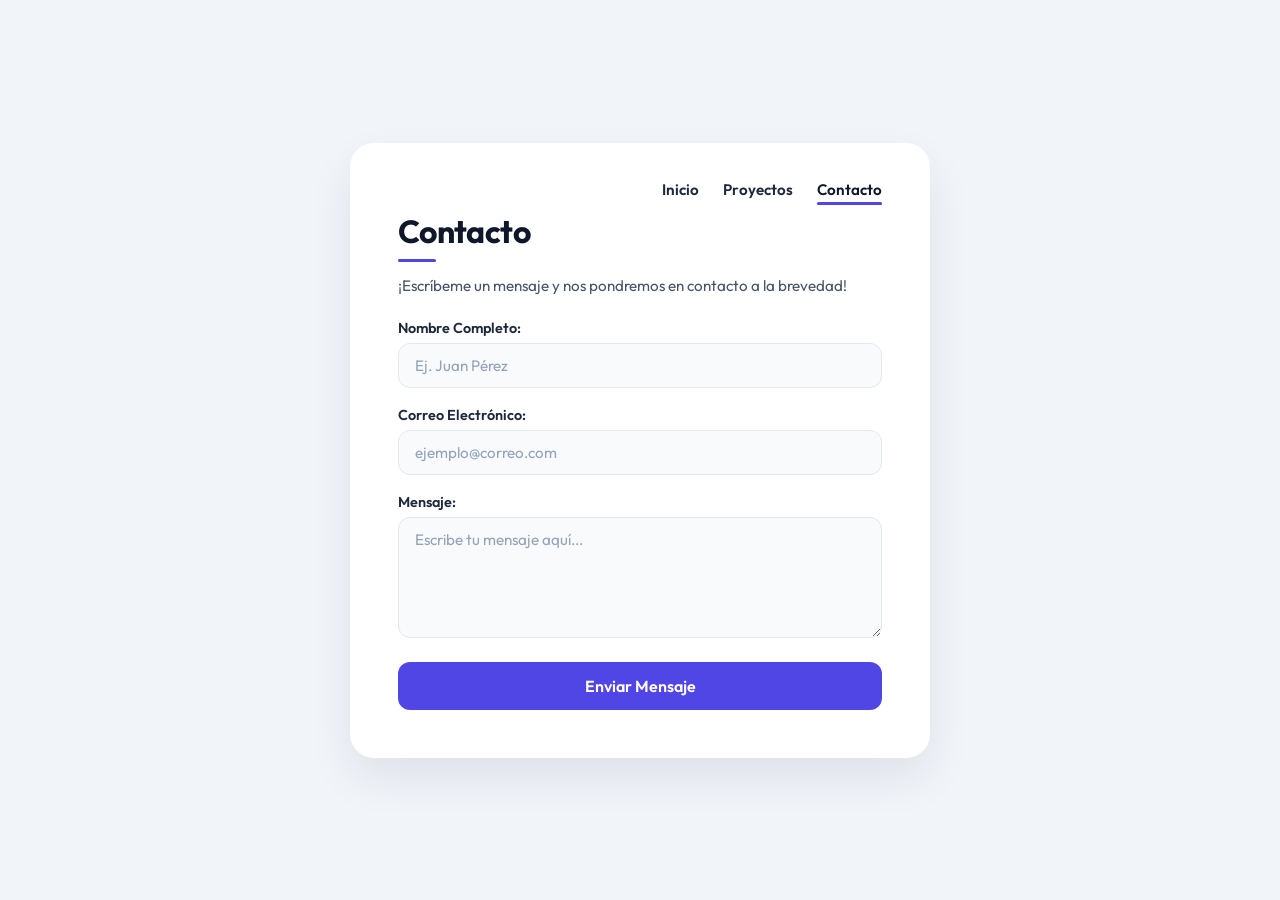
==== contacto.html @ 2395f395 "feat: agregar pagina de contacto con formulario y estilos responsive, corregir navegacion y eliminar" ====
<!DOCTYPE html>
<html lang="es">

<head>
    <meta charset="UTF-8">
    <meta name="viewport" content="width=device-width, initial-scale=1.0">
    <title>Contacto - Andjelica Verneant</title>

    <!-- Vinculación de estilos CSS compartidos -->
    <link rel="stylesheet" href="css/style.css">

    <!-- Tipografía Google Fonts: Outfit -->
    <link rel="preconnect" href="https://fonts.googleapis.com">
    <link rel="preconnect" href="https://fonts.gstatic.com" crossorigin>
    <link href="https://fonts.googleapis.com/css2?family=Outfit:wght@300;400;500;600;700&display=swap" rel="stylesheet">
</head>

<body>

    <!-- TARJETA PRINCIPAL (CARD) -->
    <main class="card card-contact">

        <!-- 1. MENÚ DE NAVEGACIÓN SUPERIOR -->
        <nav class="nav-menu">
            <ul>
                <li><a href="index.html">Inicio</a></li>
                <li><a href="proyectos.html">Proyectos</a></li>
                <li><a href="contacto.html" class="active">Contacto</a></li>
            </ul>
        </nav>

        <!-- 2. ENCABEZADO DE LA SECCIÓN DE CONTACTO -->
        <header class="contact-header">
            <h1 class="contact-title">Contacto</h1>
            <div class="accent-line contact-accent-line"></div>
            <p class="contact-subtitle">¡Escríbeme un mensaje y nos pondremos en contacto a la brevedad!</p>
        </header>

        <!-- 3. FORMULARIO DE CONTACTO -->
        <form action="#" method="POST" class="contact-form">
            <div class="form-group">
                <label for="username">Nombre Completo:</label>
                <input type="text" id="username" name="username" placeholder="Ej. Juan Pérez" required>
            </div>

            <div class="form-group">
                <label for="email">Correo Electrónico:</label>
                <input type="email" id="email" name="email" placeholder="ejemplo@correo.com" required>
            </div>

            <div class="form-group">
                <label for="message">Mensaje:</label>
                <textarea id="message" name="message" rows="5" placeholder="Escribe tu mensaje aquí..." required></textarea>
            </div>

            <button type="submit" class="btn-submit">Enviar Mensaje</button>
        </form>

    </main>

</body>

</html>
---- css/style.css ----
/* ==========================================================================
   1. RESET Y CONFIGURACIÓN BASE
   ========================================================================== */
* {
    margin: 0;
    padding: 0;
    box-sizing: border-box; /* Incluye bordes y padding en el ancho total */
}

body {
    font-family: 'Outfit', -apple-system, BlinkMacSystemFont, 'Segoe UI', Roboto, sans-serif;
    background-color: #f1f4f9; /* Fondo suave neutro (Regla 60% de color) */
    
    /* Centrado absoluto con Flexbox */
    display: flex;
    justify-content: center;
    align-items: center;
    min-height: 100vh;
    padding: 24px 16px;
    color: #0f172a;
}

/* ==========================================================================
   2. CONTENEDOR PRINCIPAL (TARJETA)
   ========================================================================== */
.card {
    background-color: #ffffff;
    width: 100%;
    max-width: 580px; /* Ancho máximo en escritorio */
    border-radius: 24px;
    box-shadow: 0 20px 45px rgba(15, 23, 42, 0.08); /* Sombra elegante */
    padding: 36px 40px 48px;
    text-align: center;
}

/* ==========================================================================
   3. MENÚ DE NAVEGACIÓN
   ========================================================================== */
.nav-menu ul {
    display: flex;
    justify-content: flex-end; /* Alinea los enlaces a la derecha */
    gap: 24px;
    list-style: none; /* Elimina las viñetas por defecto */
}

.nav-menu a {
    text-decoration: none;
    font-size: 0.95rem;
    font-weight: 600;
    color: #1e293b;
    padding-bottom: 4px;
    position: relative;
    transition: color 0.2s ease;
}

.nav-menu a:hover {
    color: #4f46e5; /* Color primario interactivo al pasar el mouse */
}

/* Línea indicadora del enlace activo (Inicio) */
.nav-menu a.active {
    color: #0f172a;
}

.nav-menu a.active::after {
    content: '';
    position: absolute;
    bottom: -2px;
    left: 0;
    width: 100%;
    height: 2.5px;
    background-color: #4f46e5; /* Barra púrpura/azul de selección */
    border-radius: 4px;
}

/* ==========================================================================
   4. AVATAR / FOTO DE PERFIL
   ========================================================================== */
.avatar-container {
    margin: 28px auto 20px;
    width: 140px;
    height: 140px;
    position: relative;
    display: flex;
    justify-content: center;
    align-items: center;
}

/* Efecto de halo circular suave alrededor de la foto */
.avatar-container::before {
    content: '';
    position: absolute;
    inset: -6px;
    border-radius: 50%;
    background: radial-gradient(circle, rgba(199, 210, 254, 0.6) 0%, rgba(224, 231, 255, 0.2) 70%, transparent 100%);
    z-index: 1;
}

.avatar-img {
    width: 100%;
    height: 100%;
    border-radius: 50%;
    object-fit: cover; /* Evita que la foto se deforme o estire */
    position: relative;
    z-index: 2;
    border: 3px solid #ffffff; /* Pequeño borde blanco limpio */
    box-shadow: 0 4px 14px rgba(0, 0, 0, 0.06);
}

/* ==========================================================================
   5. TEXTOS Y BIOGRAFÍA
   ========================================================================== */
.profile-name {
    font-size: 1.9rem;
    font-weight: 700;
    color: #0d1b2a;
    letter-spacing: -0.02em;
    margin-bottom: 6px;
}

.profile-tagline {
    font-size: 1rem;
    font-weight: 500;
    color: #3b5266;
    margin-bottom: 16px;
}

/* Línea decorativa central */
.accent-line {
    width: 36px;
    height: 3px;
    background-color: #818cf8; /* Color de acento */
    border-radius: 9999px;
    margin: 0 auto 20px;
}

.profile-bio p {
    font-size: 0.92rem;
    line-height: 1.65;
    color: #475569;
    max-width: 440px;
    margin: 0 auto 32px;
}

/* ==========================================================================
   6. BOTONES DE ENLACES / REDES SOCIALES
   ========================================================================== */
.social-links {
    display: flex;
    flex-direction: column;
    gap: 12px;
    max-width: 310px;
    margin: 0 auto;
}

.social-btn {
    display: flex;
    align-items: center;
    justify-content: center;
    gap: 10px;
    padding: 12px 20px;
    background-color: #ffffff;
    border: 1.5px solid #c7d2fe; /* Borde lila/azul suave */
    border-radius: 12px;
    color: #0f172a;
    text-decoration: none;
    font-size: 0.95rem;
    font-weight: 600;
    transition: all 0.25s ease;
}

/* Tamaño de los iconos vectoriales SVG */
.social-btn .icon {
    width: 20px;
    height: 20px;
    color: #4f46e5; /* Color del icono */
    flex-shrink: 0;
}

/* Estado Hover (Al pasar el cursor por encima) */
.social-btn:hover {
    background-color: #f5f3ff; /* Fondo sutil al interactuar */
    border-color: #6366f1;
    color: #4338ca;
    transform: translateY(-2px); /* Pequeña elevación */
    box-shadow: 0 4px 12px rgba(99, 102, 241, 0.15);
}

/* ==========================================================================
   7. PÁGINA DE PROYECTOS (proyectos.html)
   ========================================================================== */
.card-projects {
    max-width: 740px; /* Ancho ampliado para distribución en dos columnas */
    text-align: left; /* Alineación del contenido a la izquierda */
    padding: 36px 48px 48px;
}

.projects-header {
    margin-top: 12px;
    margin-bottom: 24px;
}

.projects-title {
    font-size: 2rem;
    font-weight: 700;
    color: #0f172a;
    letter-spacing: -0.02em;
    margin-bottom: 8px;
}

/* Línea de acento alineada a la izquierda */
.project-accent-line {
    margin: 0 0 14px 0;
    width: 38px;
    height: 3px;
    background-color: #4f46e5;
    border-radius: 9999px;
}

.projects-subtitle {
    font-size: 0.95rem;
    color: #475569;
    font-weight: 400;
}

/* Lista y contenedor de artículos de proyectos */
.projects-list {
    display: flex;
    flex-direction: column;
}

.project-item {
    display: flex;
    align-items: center;
    justify-content: space-between;
    gap: 32px;
    padding: 26px 0;
    border-bottom: 1px solid #f1f5f9;
}

.project-item:first-child {
    padding-top: 8px;
}

.project-item:last-child {
    border-bottom: none;
    padding-bottom: 0;
}

.project-info {
    flex: 1;
    min-width: 0;
}

.project-name {
    font-size: 1.15rem;
    font-weight: 700;
    color: #0f172a;
    margin-bottom: 8px;
}

.project-desc {
    font-size: 0.9rem;
    line-height: 1.55;
    color: #64748b;
    margin-bottom: 14px;
    max-width: 360px;
}

/* Enlace / Botón de acción con flecha */
.project-link {
    display: inline-flex;
    align-items: center;
    gap: 6px;
    color: #4f46e5;
    text-decoration: none;
    font-size: 0.9rem;
    font-weight: 600;
    transition: color 0.2s ease;
}

.project-link .arrow {
    transition: transform 0.2s ease;
    display: inline-block;
}

.project-link:hover {
    color: #3730a3;
}

.project-link:hover .arrow {
    transform: translateX(4px);
}

/* Contenedor de la imagen / mockup */
.project-image-container {
    width: 250px;
    height: 155px;
    flex-shrink: 0;
    border-radius: 16px;
    overflow: hidden;
    background-color: #f8fafc;
    box-shadow: 0 4px 14px rgba(15, 23, 42, 0.05);
}

.project-img {
    width: 100%;
    height: 100%;
    object-fit: cover;
    display: block;
    transition: transform 0.3s ease;
}

.project-item:hover .project-img {
    transform: scale(1.03);
}

/* ==========================================================================
   8. PÁGINA DE CONTACTO (contacto.html)
   ========================================================================== */
.card-contact {
    max-width: 580px;
    text-align: left;
    padding: 36px 48px 48px;
}

.contact-header {
    margin-top: 12px;
    margin-bottom: 24px;
}

.contact-title {
    font-size: 2rem;
    font-weight: 700;
    color: #0f172a;
    letter-spacing: -0.02em;
    margin-bottom: 8px;
}

.contact-accent-line {
    margin: 0 0 14px 0;
    width: 38px;
    height: 3px;
    background-color: #4f46e5;
    border-radius: 9999px;
}

.contact-subtitle {
    font-size: 0.95rem;
    color: #475569;
    font-weight: 400;
}

/* Formulario */
.contact-form {
    display: flex;
    flex-direction: column;
    gap: 18px;
}

.form-group {
    display: flex;
    flex-direction: column;
    gap: 6px;
}

.form-group label {
    font-size: 0.9rem;
    font-weight: 600;
    color: #1e293b;
}

.form-group input,
.form-group textarea {
    width: 100%;
    padding: 12px 16px;
    font-family: inherit;
    font-size: 0.95rem;
    color: #0f172a;
    background-color: #f8fafc;
    border: 1.5px solid #e2e8f0;
    border-radius: 12px;
    outline: none;
    transition: all 0.2s ease;
}

.form-group input::placeholder,
.form-group textarea::placeholder {
    color: #94a3b8;
}

.form-group input:focus,
.form-group textarea:focus {
    background-color: #ffffff;
    border-color: #6366f1;
    box-shadow: 0 0 0 3px rgba(99, 102, 241, 0.15);
}

.form-group textarea {
    resize: vertical;
    min-height: 110px;
}

.btn-submit {
    display: inline-flex;
    align-items: center;
    justify-content: center;
    padding: 14px 24px;
    background-color: #4f46e5;
    color: #ffffff;
    border: none;
    border-radius: 12px;
    font-family: inherit;
    font-size: 1rem;
    font-weight: 600;
    cursor: pointer;
    transition: all 0.25s ease;
    margin-top: 6px;
}

.btn-submit:hover {
    background-color: #4338ca;
    transform: translateY(-2px);
    box-shadow: 0 4px 12px rgba(79, 70, 229, 0.25);
}

.btn-submit:active {
    transform: translateY(0);
}

/* ==========================================================================
   9. RESPONSIVE DESIGN (MÓVILES Y PANTALLAS PEQUEÑAS)
   ========================================================================== */
@media (max-width: 680px) {
    .card-projects,
    .card-contact {
        padding: 28px 20px 36px;
    }

    .project-item {
        flex-direction: column-reverse;
        align-items: stretch;
        gap: 16px;
        padding: 22px 0;
    }

    .project-image-container {
        width: 100%;
        height: 180px;
    }

    .project-desc {
        max-width: 100%;
    }
}

@media (max-width: 480px) {
    .card {
        padding: 28px 20px 36px;
    }

    .profile-name,
    .projects-title,
    .contact-title {
        font-size: 1.6rem;
    }

    .profile-tagline {
        font-size: 0.9rem;
    }

    .profile-bio p {
        font-size: 0.88rem;
    }
}
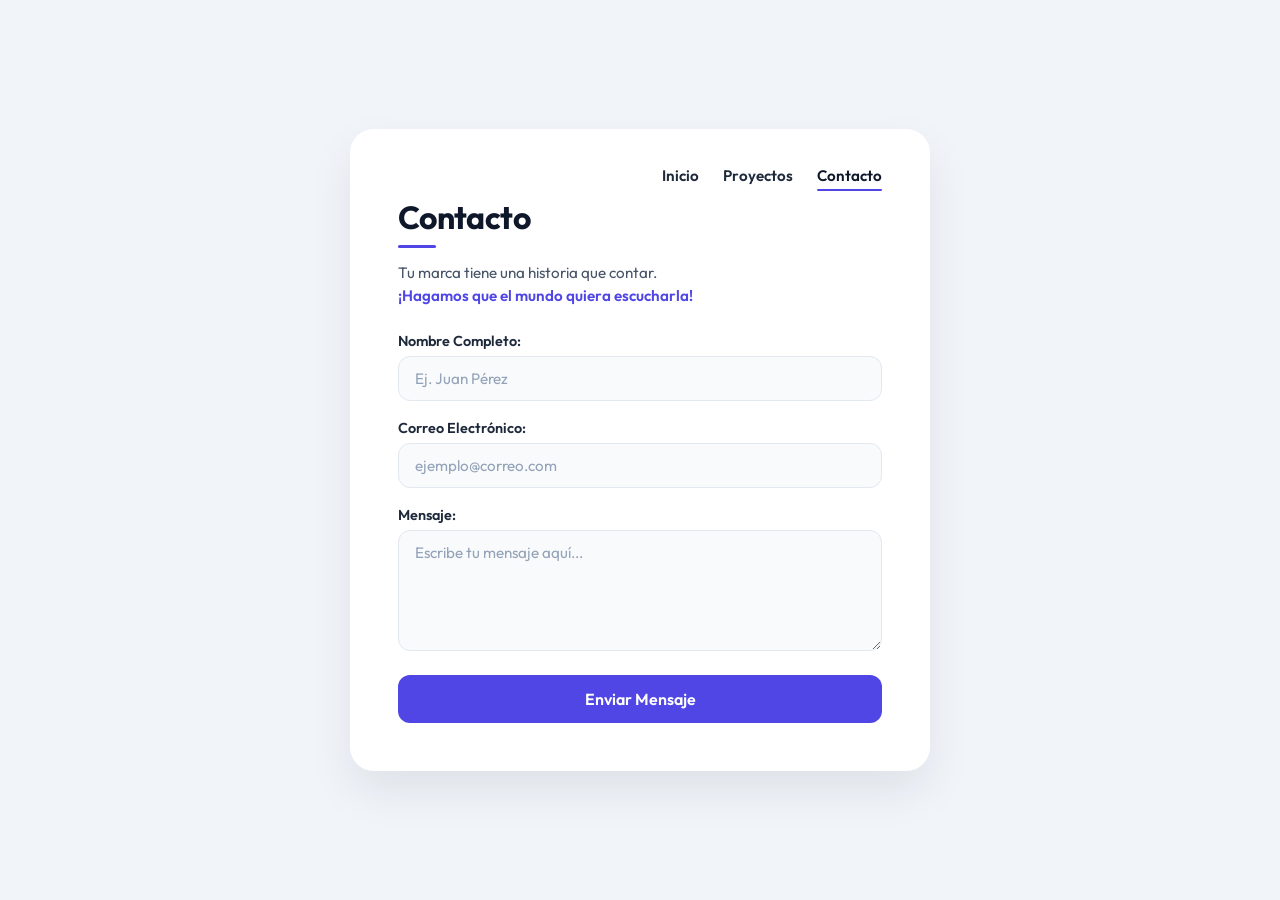
==== commit 8be23ae4: "proyecto" ====
--- a/contacto.html
+++ b/contacto.html
@@ -33,7 +33,7 @@
         <header class="contact-header">
             <h1 class="contact-title">Contacto</h1>
             <div class="accent-line contact-accent-line"></div>
-            <p class="contact-subtitle">¡Escríbeme un mensaje y nos pondremos en contacto a la brevedad!</p>
+            <p class="contact-subtitle">Tu marca tiene una historia que contar.<br><strong>¡Hagamos que el mundo quiera escucharla!</strong></p>
         </header>
 
         <!-- 3. FORMULARIO DE CONTACTO -->
--- a/css/style.css
+++ b/css/style.css
@@ -349,6 +349,12 @@
     font-size: 0.95rem;
     color: #475569;
     font-weight: 400;
+    line-height: 1.5;
+}
+
+.contact-subtitle strong {
+    color: #4f46e5;
+    font-weight: 600;
 }
 
 /* Formulario */
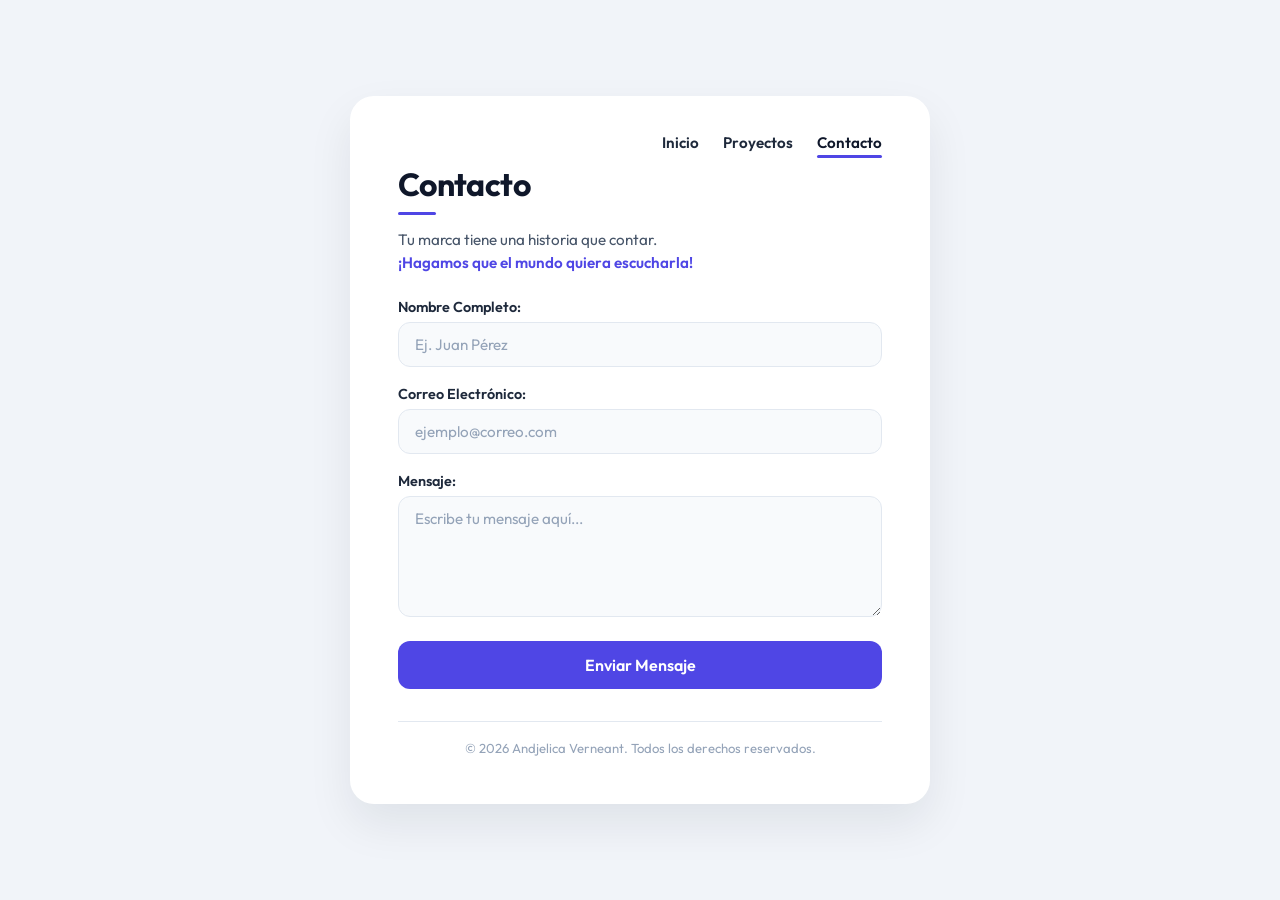
==== commit 518eecab: "feat(semantics-animations): integrar estructura HTML5, footers y animaciones con libreria AOS" ====
--- a/contacto.html
+++ b/contacto.html
@@ -13,12 +13,15 @@
     <link rel="preconnect" href="https://fonts.googleapis.com">
     <link rel="preconnect" href="https://fonts.gstatic.com" crossorigin>
     <link href="https://fonts.googleapis.com/css2?family=Outfit:wght@300;400;500;600;700&display=swap" rel="stylesheet">
+
+    <!-- Librería de animaciones AOS (Animate On Scroll) -->
+    <link rel="stylesheet" href="https://unpkg.com/aos@next/dist/aos.css" />
 </head>
 
 <body>
 
     <!-- TARJETA PRINCIPAL (CARD) -->
-    <main class="card card-contact">
+    <main class="card card-contact" data-aos="fade-up" data-aos-duration="700">
 
         <!-- 1. MENÚ DE NAVEGACIÓN SUPERIOR -->
         <nav class="nav-menu">
@@ -30,14 +33,14 @@
         </nav>
 
         <!-- 2. ENCABEZADO DE LA SECCIÓN DE CONTACTO -->
-        <header class="contact-header">
+        <header class="contact-header" data-aos="fade-down" data-aos-delay="200">
             <h1 class="contact-title">Contacto</h1>
             <div class="accent-line contact-accent-line"></div>
             <p class="contact-subtitle">Tu marca tiene una historia que contar.<br><strong>¡Hagamos que el mundo quiera escucharla!</strong></p>
         </header>
 
         <!-- 3. FORMULARIO DE CONTACTO -->
-        <form action="#" method="POST" class="contact-form">
+        <form action="#" method="POST" class="contact-form" data-aos="zoom-in" data-aos-delay="300">
             <div class="form-group">
                 <label for="username">Nombre Completo:</label>
                 <input type="text" id="username" name="username" placeholder="Ej. Juan Pérez" required>
@@ -56,8 +59,21 @@
             <button type="submit" class="btn-submit">Enviar Mensaje</button>
         </form>
 
+        <!-- 4. PIE DE PÁGINA / FOOTER SEMÁNTICO -->
+        <footer class="card-footer">
+            <p>&copy; 2026 Andjelica Verneant. Todos los derechos reservados.</p>
+        </footer>
+
     </main>
 
+    <!-- Librería AOS para animaciones dinámicas -->
+    <script src="https://unpkg.com/aos@next/dist/aos.js"></script>
+    <script>
+        AOS.init({
+            duration: 800,
+            once: true
+        });
+    </script>
 </body>
 
 </html>
--- a/css/style.css
+++ b/css/style.css
@@ -4,13 +4,15 @@
 * {
     margin: 0;
     padding: 0;
-    box-sizing: border-box; /* Incluye bordes y padding en el ancho total */
+    box-sizing: border-box;
+    /* Incluye bordes y padding en el ancho total */
 }
 
 body {
     font-family: 'Outfit', -apple-system, BlinkMacSystemFont, 'Segoe UI', Roboto, sans-serif;
-    background-color: #f1f4f9; /* Fondo suave neutro (Regla 60% de color) */
-    
+    background-color: #f1f4f9;
+    /* Fondo suave neutro (Regla 60% de color) */
+
     /* Centrado absoluto con Flexbox */
     display: flex;
     justify-content: center;
@@ -26,9 +28,11 @@
 .card {
     background-color: #ffffff;
     width: 100%;
-    max-width: 580px; /* Ancho máximo en escritorio */
+    max-width: 580px;
+    /* Ancho máximo en escritorio */
     border-radius: 24px;
-    box-shadow: 0 20px 45px rgba(15, 23, 42, 0.08); /* Sombra elegante */
+    box-shadow: 0 20px 45px rgba(15, 23, 42, 0.08);
+    /* Sombra elegante */
     padding: 36px 40px 48px;
     text-align: center;
 }
@@ -38,9 +42,11 @@
    ========================================================================== */
 .nav-menu ul {
     display: flex;
-    justify-content: flex-end; /* Alinea los enlaces a la derecha */
+    justify-content: flex-end;
+    /* Alinea los enlaces a la derecha */
     gap: 24px;
-    list-style: none; /* Elimina las viñetas por defecto */
+    list-style: none;
+    /* Elimina las viñetas por defecto */
 }
 
 .nav-menu a {
@@ -54,7 +60,8 @@
 }
 
 .nav-menu a:hover {
-    color: #4f46e5; /* Color primario interactivo al pasar el mouse */
+    color: #4f46e5;
+    /* Color primario interactivo al pasar el mouse */
 }
 
 /* Línea indicadora del enlace activo (Inicio) */
@@ -69,7 +76,8 @@
     left: 0;
     width: 100%;
     height: 2.5px;
-    background-color: #4f46e5; /* Barra púrpura/azul de selección */
+    background-color: #4f46e5;
+    /* Barra púrpura/azul de selección */
     border-radius: 4px;
 }
 
@@ -100,10 +108,12 @@
     width: 100%;
     height: 100%;
     border-radius: 50%;
-    object-fit: cover; /* Evita que la foto se deforme o estire */
+    object-fit: cover;
+    /* Evita que la foto se deforme o estire */
     position: relative;
     z-index: 2;
-    border: 3px solid #ffffff; /* Pequeño borde blanco limpio */
+    border: 3px solid #ffffff;
+    /* Pequeño borde blanco limpio */
     box-shadow: 0 4px 14px rgba(0, 0, 0, 0.06);
 }
 
@@ -129,7 +139,8 @@
 .accent-line {
     width: 36px;
     height: 3px;
-    background-color: #818cf8; /* Color de acento */
+    background-color: #818cf8;
+    /* Color de acento */
     border-radius: 9999px;
     margin: 0 auto 20px;
 }
@@ -160,7 +171,8 @@
     gap: 10px;
     padding: 12px 20px;
     background-color: #ffffff;
-    border: 1.5px solid #c7d2fe; /* Borde lila/azul suave */
+    border: 1.5px solid #c7d2fe;
+    /* Borde lila/azul suave */
     border-radius: 12px;
     color: #0f172a;
     text-decoration: none;
@@ -173,16 +185,19 @@
 .social-btn .icon {
     width: 20px;
     height: 20px;
-    color: #4f46e5; /* Color del icono */
+    color: #4f46e5;
+    /* Color del icono */
     flex-shrink: 0;
 }
 
 /* Estado Hover (Al pasar el cursor por encima) */
 .social-btn:hover {
-    background-color: #f5f3ff; /* Fondo sutil al interactuar */
+    background-color: #f5f3ff;
+    /* Fondo sutil al interactuar */
     border-color: #6366f1;
     color: #4338ca;
-    transform: translateY(-2px); /* Pequeña elevación */
+    transform: translateY(-2px);
+    /* Pequeña elevación */
     box-shadow: 0 4px 12px rgba(99, 102, 241, 0.15);
 }
 
@@ -190,8 +205,10 @@
    7. PÁGINA DE PROYECTOS (proyectos.html)
    ========================================================================== */
 .card-projects {
-    max-width: 740px; /* Ancho ampliado para distribución en dos columnas */
-    text-align: left; /* Alineación del contenido a la izquierda */
+    max-width: 740px;
+    /* Ancho ampliado para distribución en dos columnas */
+    text-align: left;
+    /* Alineación del contenido a la izquierda */
     padding: 36px 48px 48px;
 }
 
@@ -435,9 +452,22 @@
 }
 
 /* ==========================================================================
+   8.1 PIE DE PÁGINA / FOOTER (HTML5 Semántico)
+   ========================================================================== */
+.card-footer {
+    margin-top: 32px;
+    padding-top: 18px;
+    border-top: 1px solid #e2e8f0;
+    font-size: 0.82rem;
+    color: #94a3b8;
+    text-align: center;
+}
+
+/* ==========================================================================
    9. RESPONSIVE DESIGN (MÓVILES Y PANTALLAS PEQUEÑAS)
    ========================================================================== */
 @media (max-width: 680px) {
+
     .card-projects,
     .card-contact {
         padding: 28px 20px 36px;
